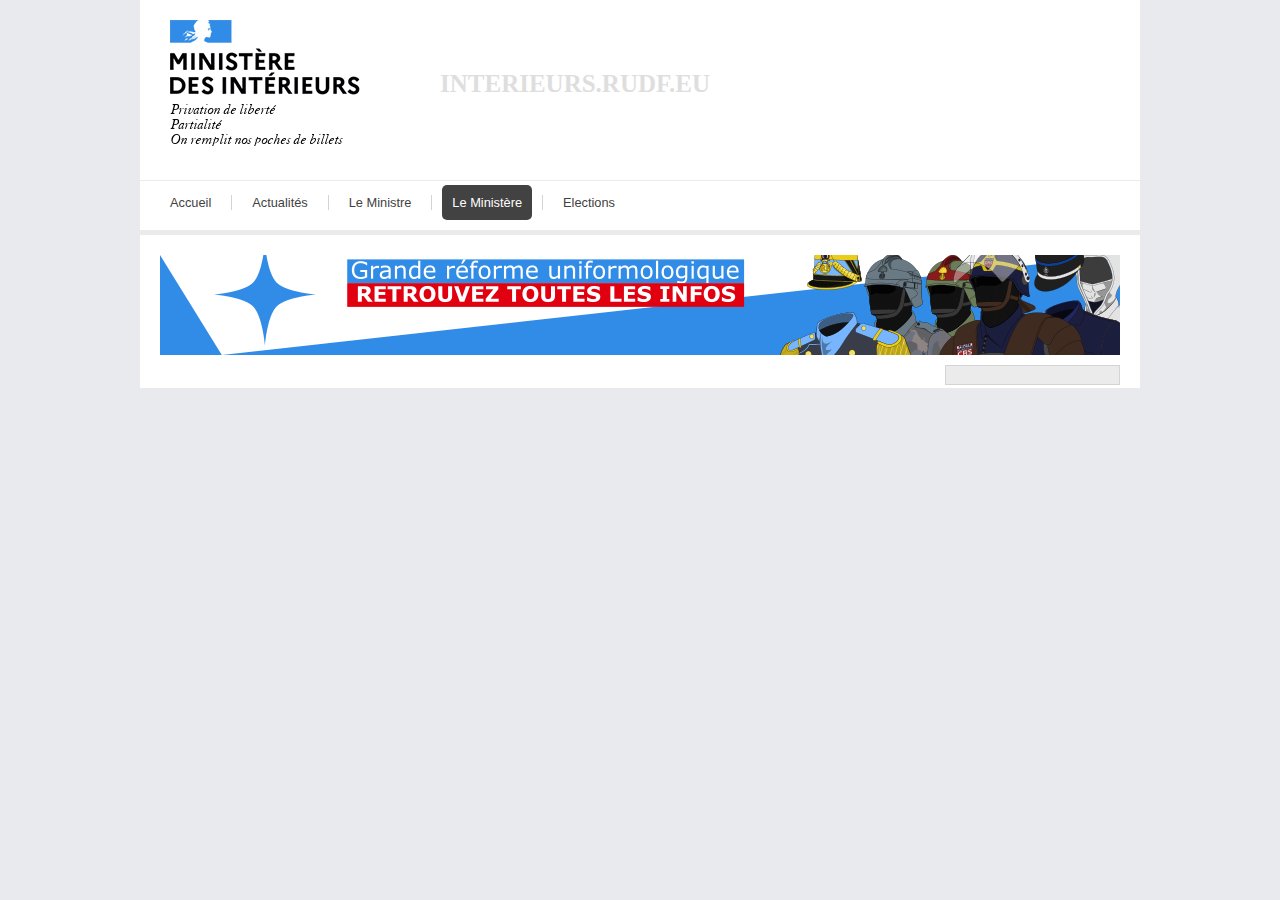
==== Le-Ministere/Le-Ministere/index.html @ 40696064 "Update" ====
<!doctype html>

<script src="https://code.jquery.com/jquery-3.5.0.js"></script>

<html lang="fr">

</html>

<script>
		$.get("/common/base.rudf", function (data) {
			$("html").append(data);
		});
</script>
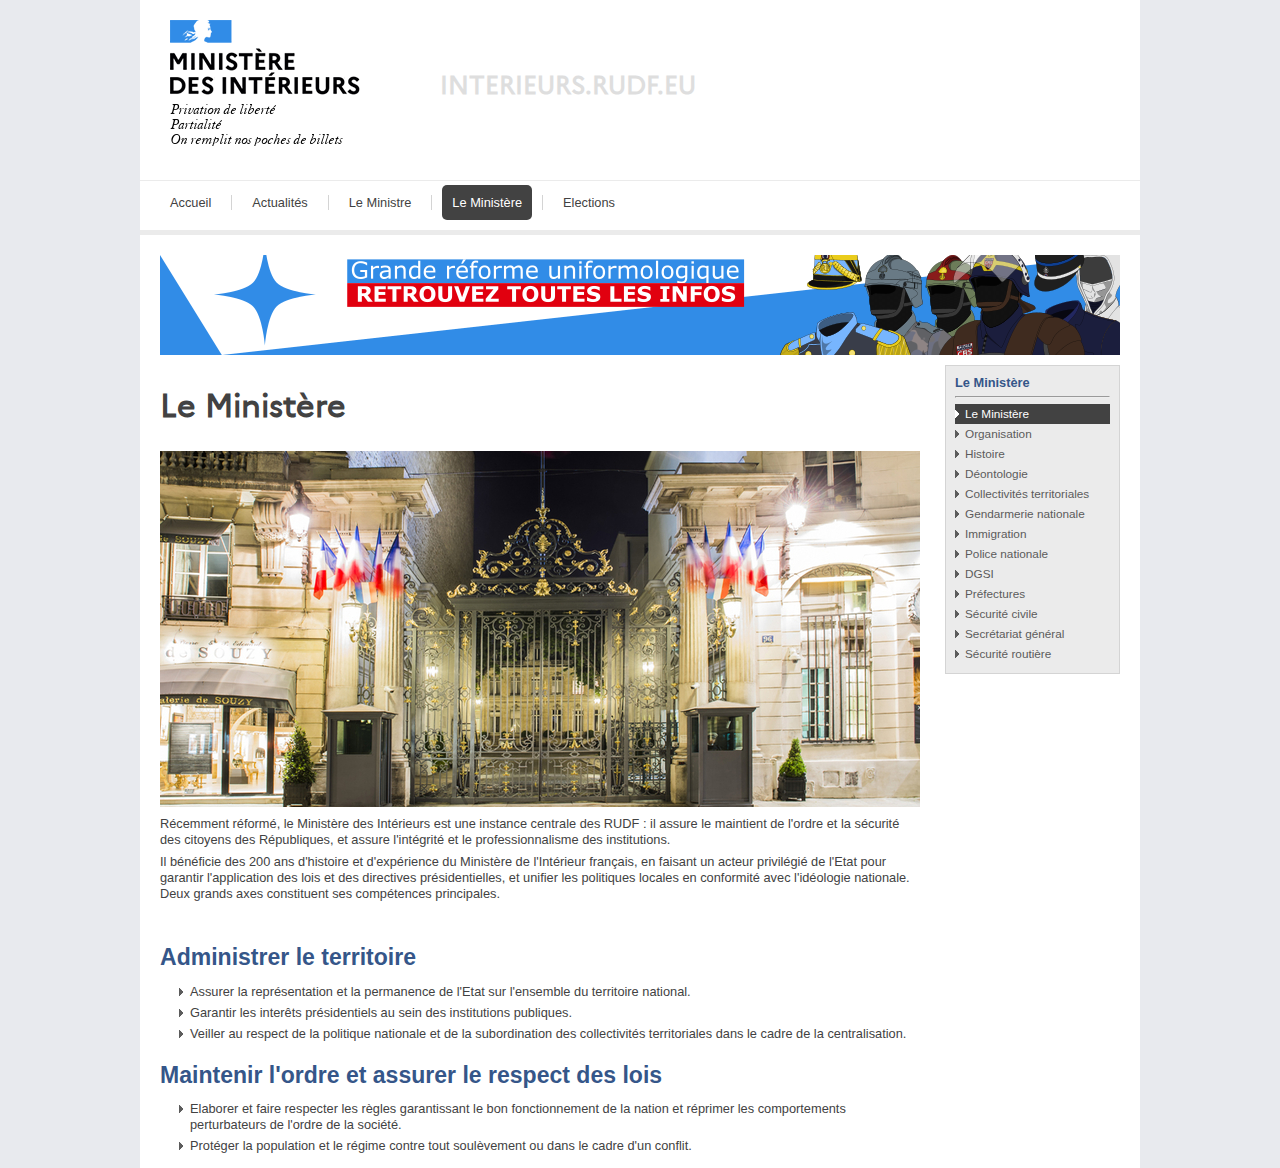
==== commit 3ead028c: "Update" ====
--- a/Le-Ministere/Le-Ministere/index.html
+++ b/Le-Ministere/Le-Ministere/index.html
@@ -3,11 +3,20 @@
 <script src="https://code.jquery.com/jquery-3.5.0.js"></script>
 
 <html lang="fr">
+<head>
 
+</head>
+
+<body>
+
+</body>
 </html>
 
 <script>
+		$.get("/common/base_head.rudf", function (data) {
+			$("head").append(data);
+		});
 		$.get("/common/base.rudf", function (data) {
-			$("html").append(data);
+			$("body").append(data);
 		});
 </script>